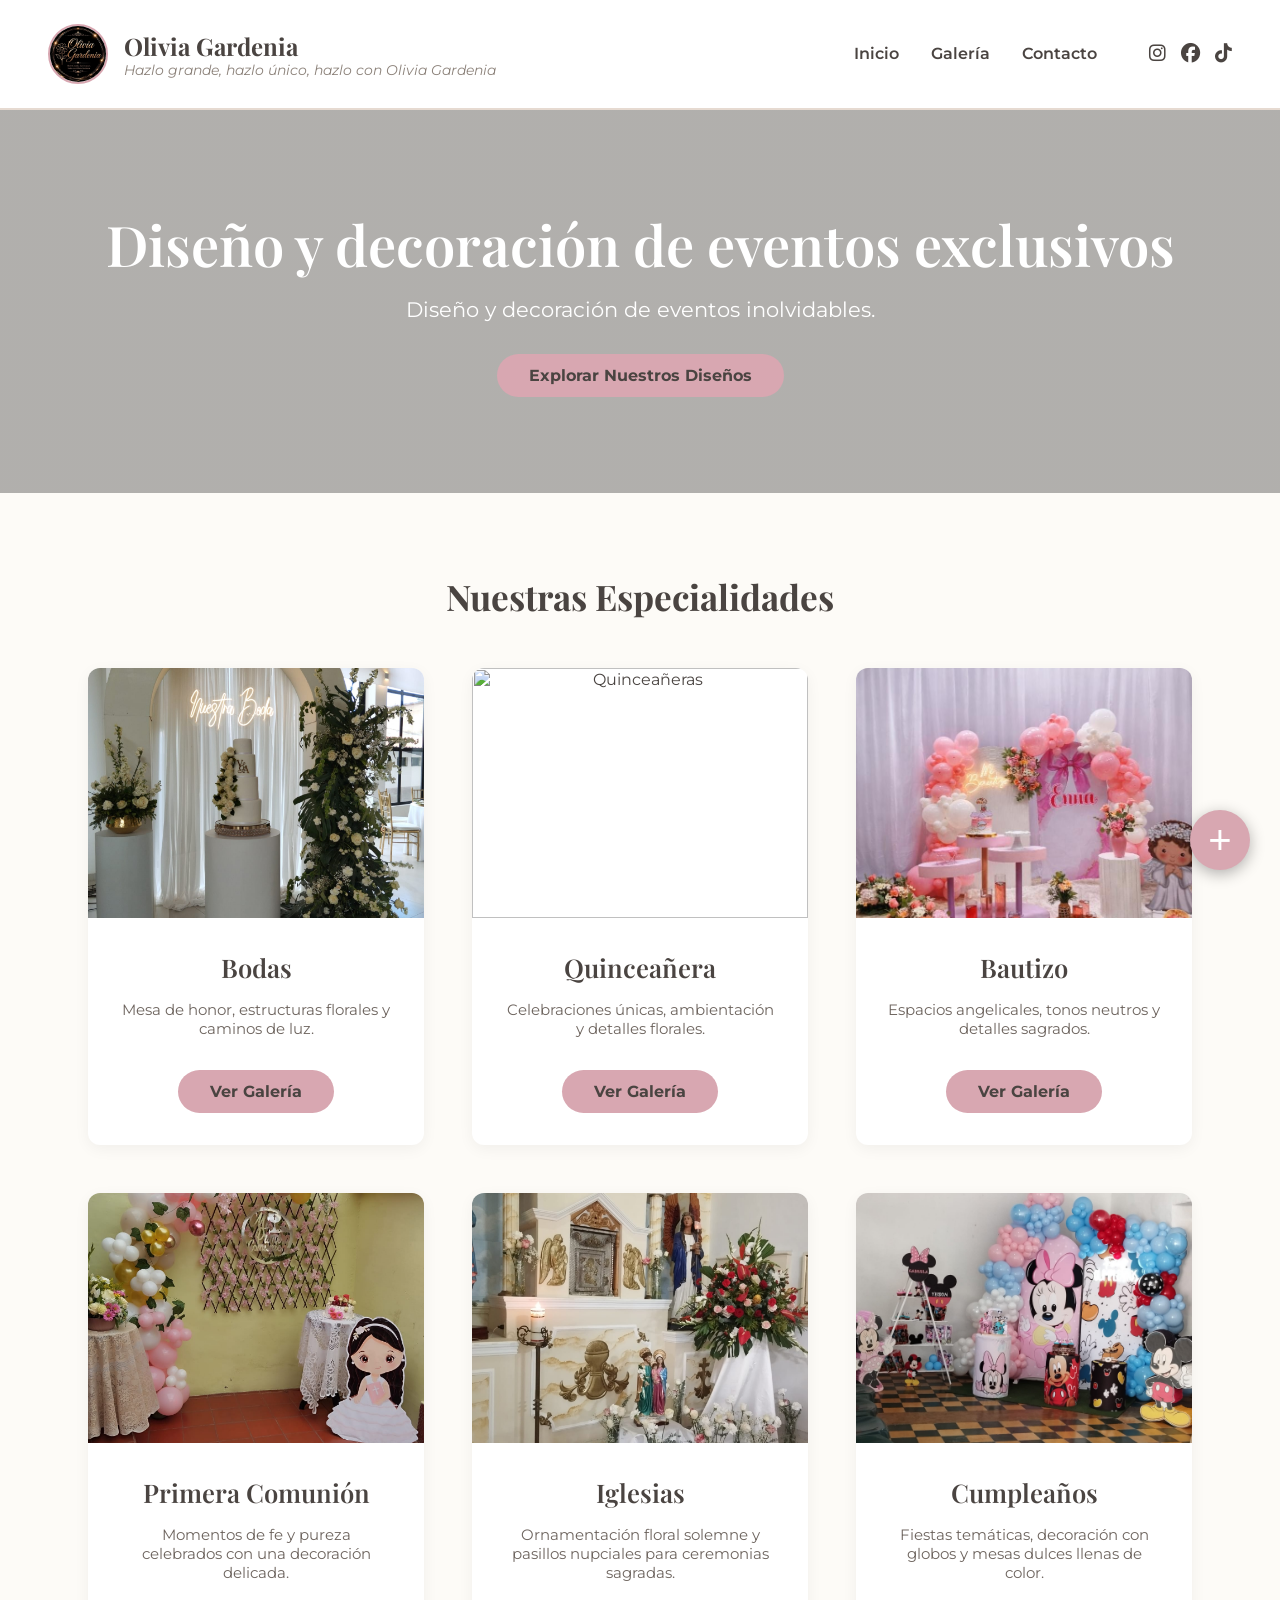
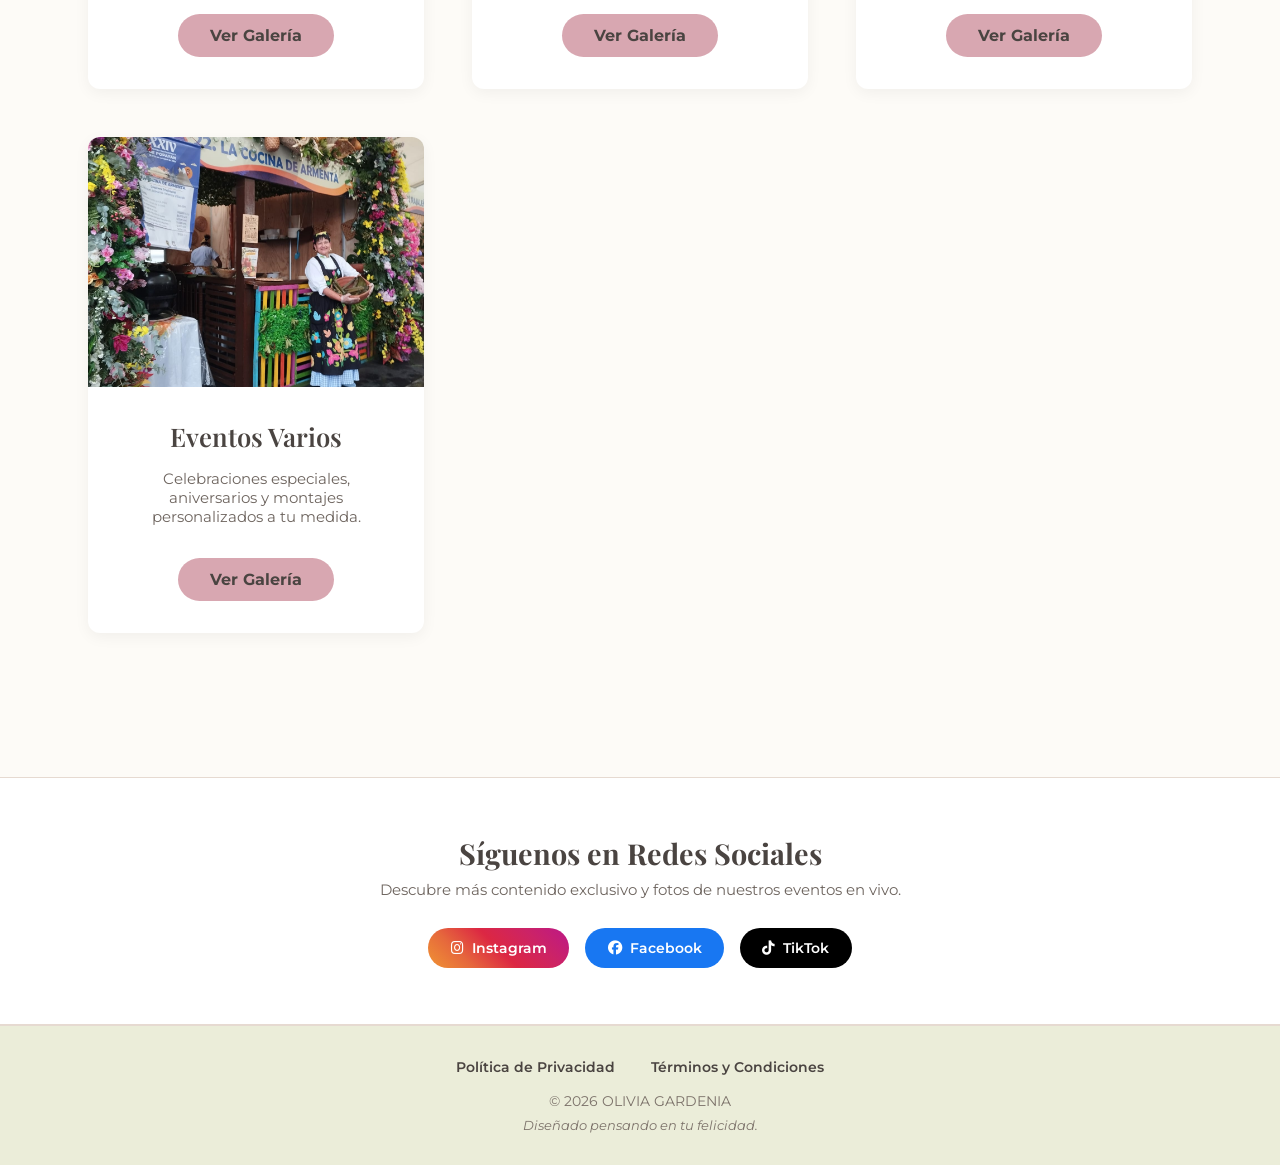
==== index.html @ 105af5df "Add files via upload" ====
<html lang="es">
<head>
<meta charset="UTF-8">
<meta name="viewport" content="width=device-width, initial-scale=1.0">
<title>Olivia Gardenia - Diseño y Decoración</title>
<link href="https://fonts.googleapis.com/css2?family=Montserrat:wght@400;600&family=Playfair+Display:ital,wght@0,600;3,400&display=swap" rel="stylesheet">
<link rel="stylesheet" href="https://cdnjs.cloudflare.com/ajax/libs/font-awesome/6.4.0/css/all.min.css">
<link rel="stylesheet" href="estilos.css">
</head>
<body>

<header class="header">
<div class="logo-container">
<a href="./index.html" class="logo-shape" title="Volver al Inicio">
<img src="logo.png" alt="Logo" class="logo-img">
</a>
<div class="branding">
<h1>Olivia Gardenia</h1>
<p class="eslogan">Hazlo grande, hazlo único, hazlo con Olivia Gardenia</p>
</div>
</div>
<nav class="nav">
<a href="#inicio">Inicio</a>
<a href="#galeria">Galería</a>
<a href="#contacto">Contacto</a>
<div class="nav-socials">
<a href="https://www.instagram.com/olivia.gardenia_/" target="_blank" aria-label="Instagram"><i class="fa-brands fa-instagram"></i></a>
<a href="https://www.facebook.com/search/top?q=Olivia%20Gardenia" target="_blank" aria-label="Facebook"><i class="fa-brands fa-facebook"></i></a>
<a href="https://www.tiktok.com/@olivia.gardenia7" target="_blank" aria-label="TikTok"><i class="fa-brands fa-tiktok"></i></a>
</div>
</nav>
</header>

<section id="inicio" class="hero">
<div class="content-wrapper">
<div class="hero-content">
<h2>Diseño y decoración de eventos exclusivos</h2>
<p>Diseño y decoración de eventos inolvidables.</p>
<a href="#galeria" class="btn">Explorar Nuestros Diseños</a>
</div>
</div>
</section>

<section id="galeria" class="galeria-section">
<h2>Nuestras Especialidades</h2>
<div class="grid-galeria">
<div class="card">
<img src="bodas.jpg" alt="Bodas">
<div class="card-body">
<h3>Bodas</h3>
<p>Mesa de honor, estructuras florales y caminos de luz.</p>
<a href="bodas.html" class="btn-card">Ver Galería</a>
</div>
</div>

<div class="card">
<img src="quinceaneras.jpg" alt="Quinceañeras">
<div class="card-body">
<h3>Quinceañera</h3>
<p>Celebraciones únicas, ambientación y detalles florales.</p>
<a href="quinceaneras.html" class="btn-card">Ver Galería</a>
</div>
</div>

<div class="card">
<img src="bautizo.jpg" alt="Bautizos">
<div class="card-body">
<h3>Bautizo</h3>
<p>Espacios angelicales, tonos neutros y detalles sagrados.</p>
<a href="bautizo.html" class="btn-card">Ver Galería</a>
</div>
</div>

<!-- Portada de Primera Comunión -->
<div class="card">
<img src="comunion.jpg" alt="Primera Comunión">
<div class="card-body">
<h3>Primera Comunión</h3>
<p>Momentos de fe y pureza celebrados con una decoración delicada.</p>
<a href="comunion.html" class="btn-card">Ver Galería</a>
</div>
</div>

<!-- Portada de Iglesias -->
<div class="card">
<img src="iglesias.jpg" alt="Iglesias">
<div class="card-body">
<h3>Iglesias</h3>
<p>Ornamentación floral solemne y pasillos nupciales para ceremonias sagradas.</p>
<a href="iglesias.html" class="btn-card">Ver Galería</a>
</div>
</div>

<!-- Portada de Cumpleaños -->
<div class="card">
<img src="cumpleanos.jpg" alt="Cumpleaños">
<div class="card-body">
<h3>Cumpleaños</h3>
<p>Fiestas temáticas, decoración con globos y mesas dulces llenas de color.</p>
<a href="cumpleanos.html" class="btn-card">Ver Galería</a>
</div>
</div>

<!-- Portada de Eventos Varios -->
<div class="card">
<img src="eventos-varios.jpg" alt="Eventos Varios">
<div class="card-body">
<h3>Eventos Varios</h3>
<p>Celebraciones especiales, aniversarios y montajes personalizados a tu medida.</p>
<a href="eventos-varios.html" class="btn-card">Ver Galería</a>
</div>
</div>
</div>
</section>

<!-- Sección de Redes Sociales -->
<section class="social-section" id="contacto">
<h3>Síguenos en Redes Sociales</h3>
<p>Descubre más contenido exclusivo y fotos de nuestros eventos en vivo.</p>
<div class="social-buttons">
<a href="https://www.instagram.com/olivia.gardenia_/" target="_blank" class="btn-social btn-social-instagram"><i class="fa-brands fa-instagram"></i> Instagram</a>
<a href="https://www.facebook.com/search/top?q=Olivia%20Gardenia" target="_blank" class="btn-social btn-social-facebook"><i class="fa-brands fa-facebook"></i> Facebook</a>
<a href="https://www.tiktok.com/@olivia.gardenia7" target="_blank" class="btn-social btn-social-tiktok"><i class="fa-brands fa-tiktok"></i> TikTok</a>
</div>
</section>

<footer class="footer">
<div class="footer-links">
<a href="#">Política de Privacidad</a>
<a href="#">Términos y Condiciones</a>
</div>
<p>&copy; 2026 OLIVIA GARDENIA</p>
<p class="designed">Diseñado pensando en tu felicidad.</p>
</footer>

<!-- Botón con el signo más (+) flotante -->
<button class="fab-btn" id="openModalBtn" title="Subir nuevo producto">+</button>

<!-- Ventana emergente (modal) para subir archivos -->
<div class="modal-overlay" id="modalOverlay">
  <div class="modal-content">
    <button class="close-modal" id="closeModalBtn">&times;</button>
    <h2>Subir Nuevo Producto</h2>
    
    <form id="uploadForm">
      <div class="form-group">
        <label for="imageInput">Seleccionar Imagen:</label>
        <input type="file" id="imageInput" accept="image/*" required>
      </div>

      <div class="form-group">
        <label for="categoryInput">Categoría:</label>
        <select id="categoryInput">
          <option value="Bodas">Bodas</option>
          <option value="Quinceañeras">Quinceañeras</option>
          <option value="Bautizos">Bautizos</option>
          <option value="Comunion">Primera Comunión</option>
          <option value="Iglesias">Iglesias</option>
          <option value="Cumpleaños">Cumpleaños</option>
          <option value="Eventos Varios">Eventos Varios</option>
          <option value="Anchetas">Anchetas</option>
          <option value="Arreglos Florales">Arreglos Florales</option>
          <option value="Desayunos Sorpresa">Desayunos Sorpresa</option>
          <option value="Globos">Arte en Globos</option>
        </select>
      </div>

      <div class="form-group">
        <label for="titleInput">Título del Producto:</label>
        <input type="text" id="titleInput" placeholder="Ej. Fiesta Temática" required>
      </div>

      <div class="form-group">
        <label for="descInput">Descripción o Detalles:</label>
        <textarea id="descInput" rows="3" placeholder="Detalles del arreglo..." required></textarea>
      </div>

      <button type="submit" class="btn-submit">Publicar en el Catálogo</button>
    </form>
  </div>
</div>

<script>
  const openModalBtn = document.getElementById('openModalBtn');
  const closeModalBtn = document.getElementById('closeModalBtn');
  const modalOverlay = document.getElementById('modalOverlay');
  const uploadForm = document.getElementById('uploadForm');
  const imageInput = document.getElementById('imageInput');
  const categoryInput = document.getElementById('categoryInput');
  const titleInput = document.getElementById('titleInput');
  const descInput = document.getElementById('descInput');

  openModalBtn.addEventListener('click', () => modalOverlay.classList.add('active'));
  closeModalBtn.addEventListener('click', () => modalOverlay.classList.remove('active'));
  modalOverlay.addEventListener('click', (e) => {
    if (e.target === modalOverlay) modalOverlay.classList.remove('active');
  });

  uploadForm.addEventListener('submit', function(e) {
    e.preventDefault();

    const file = imageInput.files[0];
    const category = categoryInput.value;
    const title = titleInput.value;
    const description = descInput.value;

    if (file) {
      const reader = new FileReader();

      reader.onload = function(e) {
        const imageUrl = e.target.result;

        const newProduct = {
          id: Date.now(),
          image: imageUrl,
          category: category,
          title: title,
          description: description
        };

        saveProduct(newProduct);
        alert('¡Producto subido con éxito para la categoría: ' + category + '!');
        uploadForm.reset();
        modalOverlay.classList.remove('active');
      };

      reader.readAsDataURL(file);
    }
  });

  function saveProduct(product) {
    const products = getProducts();
    products.push(product);
    localStorage.setItem('og_catalog', JSON.stringify(products));
  }

  function getProducts() {
    const saved = localStorage.getItem('og_catalog');
    return saved ? JSON.parse(saved) : [];
  }
</script>

</body>
</html>
---- estilos.css ----
:root {
  --bg-base: #fdfbf7;
  --card-bg: #ffffff;
  --text-color: #4a4441;
  --accent-pink: #d8a7b1;
  --accent-hover: #c44929;
  --border-color: #e6dad1;
  --font-heading: 'Playfair Display', serif;
  --font-body: 'Montserrat', sans-serif;
}

* {
  margin: 0;
  padding: 0;
  box-sizing: border-box;
  scroll-behavior: smooth;
}

body {
  background-color: var(--bg-base);
  color: var(--text-color);
  font-family: var(--font-body);
}

/* Encabezado */
.header {
  background-color: var(--card-bg);
  display: flex;
  justify-content: space-between;
  align-items: center;
  padding: 1.5rem 3rem;
  border-bottom: 2px solid var(--border-color);
  position: sticky;
  top: 0;
  z-index: 100;
}

.logo-container {
  display: flex;
  align-items: center;
  gap: 1rem;
}

.logo-shape {
  width: 60px;
  height: 60px;
  border-radius: 50%;
  overflow: hidden;
  display: flex;
  align-items: center;
  justify-content: center;
  border: 2px solid var(--accent-pink);
  background-color: #ffffff;
}

.logo-img {
  width: 100%;
  height: 100%;
  object-fit: cover;
}

.branding h1 {
  font-family: var(--font-heading);
  font-size: 1.5rem;
  color: var(--text-color);
}

.eslogan {
  font-size: 0.85rem;
  color: #8c827a;
  font-style: italic;
}

.nav {
  display: flex;
  align-items: center;
  gap: 2rem;
}

.nav a {
  text-decoration: none;
  color: var(--text-color);
  font-weight: 600;
  transition: color 0.35s ease;
}

.nav a:hover {
  color: var(--accent-hover);
}

.nav-socials {
  display: inline-flex;
  gap: 15px;
  margin-left: 20px;
}

.nav-socials a {
  font-size: 1.2rem;
  color: var(--text-color);
  transition: color 0.35s ease;
}

.nav-socials a:hover {
  color: var(--accent-pink);
}

/* Sección Hero */
.hero {
  background: linear-gradient(rgba(0,0,0,0.3), rgba(0,0,0,0.3)), url('https://images.unsplash.com/photo-1519741497674-611481863552?q=80&w=2070&auto=format&fit=crop');
  background-size: cover;
  background-position: center;
  display: flex;
  align-items: center;
  justify-content: center;
  text-align: center;
  color: #ffffff;
  padding: 6rem 2rem;
}

.content-wrapper {
  position: relative;
  z-index: 10;
}

.hero-content h2 {
  font-family: var(--font-heading);
  font-size: 3.5rem;
  margin-bottom: 1rem;
  font-weight: 600;
}

.hero-content p {
  font-size: 1.3rem;
  margin-bottom: 2rem;
  font-weight: 400;
}

.btn {
  display: inline-block;
  background-color: var(--accent-pink);
  color: var(--text-color);
  padding: 0.75rem 2rem;
  text-decoration: none;
  border-radius: 25px;
  font-weight: bold;
  transition: background-color 0.35s ease, color 0.35s ease;
}

.btn:hover {
  background-color: var(--accent-hover);
  color: #ffffff;
}

/* Sección de Galerías */
.galeria-section {
  padding: 5rem 3rem;
  text-align: center;
  max-width: 1200px;
  margin: 0 auto;
}

.galeria-section h2 {
  font-family: var(--font-heading);
  font-size: 2.2rem;
  margin-bottom: 1rem;
  position: relative;
}

.grid-galeria {
  display: grid;
  grid-template-columns: repeat(auto-fit, minmax(300px, 1fr));
  gap: 3rem;
  margin-top: 3rem;
}

.card {
  background-color: var(--card-bg);
  border-radius: 12px;
  overflow: hidden;
  box-shadow: 0 4px 15px rgba(0,0,0,0.05);
  transition: transform 0.3s ease;
}

.card:hover {
  transform: translateY(-5px);
}

.card img {
  width: 100%;
  height: 250px;
  object-fit: cover;
}

.card-body {
  padding: 2rem;
}

.card-body h3 {
  font-family: var(--font-heading);
  font-size: 1.6rem;
  margin-bottom: 1rem;
  font-weight: 600;
}

.card-body p {
  font-size: 0.95rem;
  margin-bottom: 2rem;
  color: #6e655f;
}

.btn-card {
  display: inline-block;
  background-color: var(--accent-pink);
  color: var(--text-color);
  padding: 0.75rem 2rem;
  text-decoration: none;
  border-radius: 25px;
  font-weight: bold;
  transition: background-color 0.35s ease;
}

.btn-card:hover {
  background-color: var(--accent-hover);
  color: #ffffff;
}

/* Sección de Redes Sociales */
.social-section {
  background-color: var(--card-bg);
  border-top: 1px solid var(--border-color);
  border-bottom: 1px solid var(--border-color);
  padding: 3.5rem 2rem;
  text-align: center;
  margin-top: 4rem;
}

.social-section h3 {
  font-family: var(--font-heading);
  font-size: 1.8rem;
  margin-bottom: 0.5rem;
  color: var(--text-color);
}

.social-section p {
  font-size: 0.95rem;
  color: #6e655f;
  margin-bottom: 1.8rem;
}

.social-buttons {
  display: flex;
  justify-content: center;
  gap: 1rem;
  flex-wrap: wrap;
}

.btn-social {
  display: inline-flex;
  align-items: center;
  gap: 0.5rem;
  padding: 0.7rem 1.4rem;
  border-radius: 25px;
  text-decoration: none;
  font-weight: 600;
  font-size: 0.9rem;
  color: #ffffff;
  transition: transform 0.3s ease, filter 0.3s ease;
}

.btn-social:hover {
  transform: translateY(-3px);
  filter: brightness(1.1);
}

.btn-social-instagram {
  background: linear-gradient(45deg, #f09433, #e6683c, #dc2743, #cc2366, #bc1888);
}

.btn-social-facebook {
  background-color: #1877f2;
}

.btn-social-tiktok {
  background-color: #000000;
}

/* Footer */
.footer {
  background-color: #ebedd9;
  text-align: center;
  padding: 2rem;
  border-top: 1px solid var(--border-color);
  font-size: 0.9rem;
  color: #7c726a;
}

.footer-links {
  margin-bottom: 1rem;
}

.footer-links a {
  margin: 0 1rem;
  text-decoration: none;
  color: var(--text-color);
  font-weight: 600;
}

.designed {
  margin-top: 0.5rem;
  font-style: italic;
  font-size: 0.8rem;
}

/* Diseño Adaptativo / Responsive */
@media (max-width: 768px) {
  .header {
    flex-direction: column;
    gap: 1.5rem;
  }
}

/* --- ESTILOS NUEVOS: BOTÓN FLOTANTE (+) Y VENTANA MODAL DE CARGA --- */

.fab-btn {
  position: fixed;
  bottom: 30px;
  right: 30px;
  width: 60px;
  height: 60px;
  background-color: var(--accent-pink);
  color: #ffffff;
  border-radius: 50%;
  display: flex;
  align-items: center;
  justify-content: center;
  font-size: 2.5rem;
  box-shadow: 0 4px 15px rgba(0,0,0,0.3);
  cursor: pointer;
  border: none;
  transition: background 0.3s, transform 0.2s;
  z-index: 1000;
}

.fab-btn:hover {
  background-color: var(--accent-hover);
  transform: scale(1.08);
}

.modal-overlay {
  position: fixed;
  top: 0;
  left: 0;
  width: 100%;
  height: 100%;
  background: rgba(0, 0, 0, 0.5);
  display: flex;
  align-items: center;
  justify-content: center;
  z-index: 2000;
  opacity: 0;
  visibility: hidden;
  transition: opacity 0.3s ease, visibility 0.3s ease;
}

.modal-overlay.active {
  opacity: 1;
  visibility: visible;
}

.modal-content {
  background: var(--card-bg);
  color: var(--text-color);
  padding: 30px;
  border-radius: 12px;
  width: 90%;
  max-width: 500px;
  box-shadow: 0 10px 25px rgba(0,0,0,0.2);
  position: relative;
  font-family: var(--font-body);
}

.close-modal {
  position: absolute;
  top: 15px;
  right: 20px;
  font-size: 1.5rem;
  cursor: pointer;
  color: var(--text-color);
  background: none;
  border: none;
}

.modal-content h2 {
  font-family: var(--font-heading);
  color: var(--text-color);
  margin-bottom: 20px;
  font-size: 1.4rem;
}

.modal-content .form-group {
  display: flex;
  flex-direction: column;
  margin-bottom: 12px;
}

.modal-content .form-group label {
  font-weight: 600;
  margin-bottom: 5px;
  font-size: 0.9rem;
}

.modal-content .form-group input, 
.modal-content .form-group select, 
.modal-content .form-group textarea {
  padding: 10px;
  border: 1px solid var(--border-color);
  border-radius: 6px;
  font-size: 0.95rem;
  outline: none;
  background: #ffffff;
  color: var(--text-color);
}

.modal-content .btn-submit {
  display: inline-block;
  background-color: var(--accent-pink);
  color: #ffffff;
  border: none;
  padding: 0.75rem 2rem;
  border-radius: 25px;
  font-size: 1rem;
  font-weight: bold;
  cursor: pointer;
  width: 100%;
  margin-top: 10px;
  transition: background-color 0.3s ease;
}

.modal-content .btn-submit:hover {
  background-color: var(--accent-hover);
}
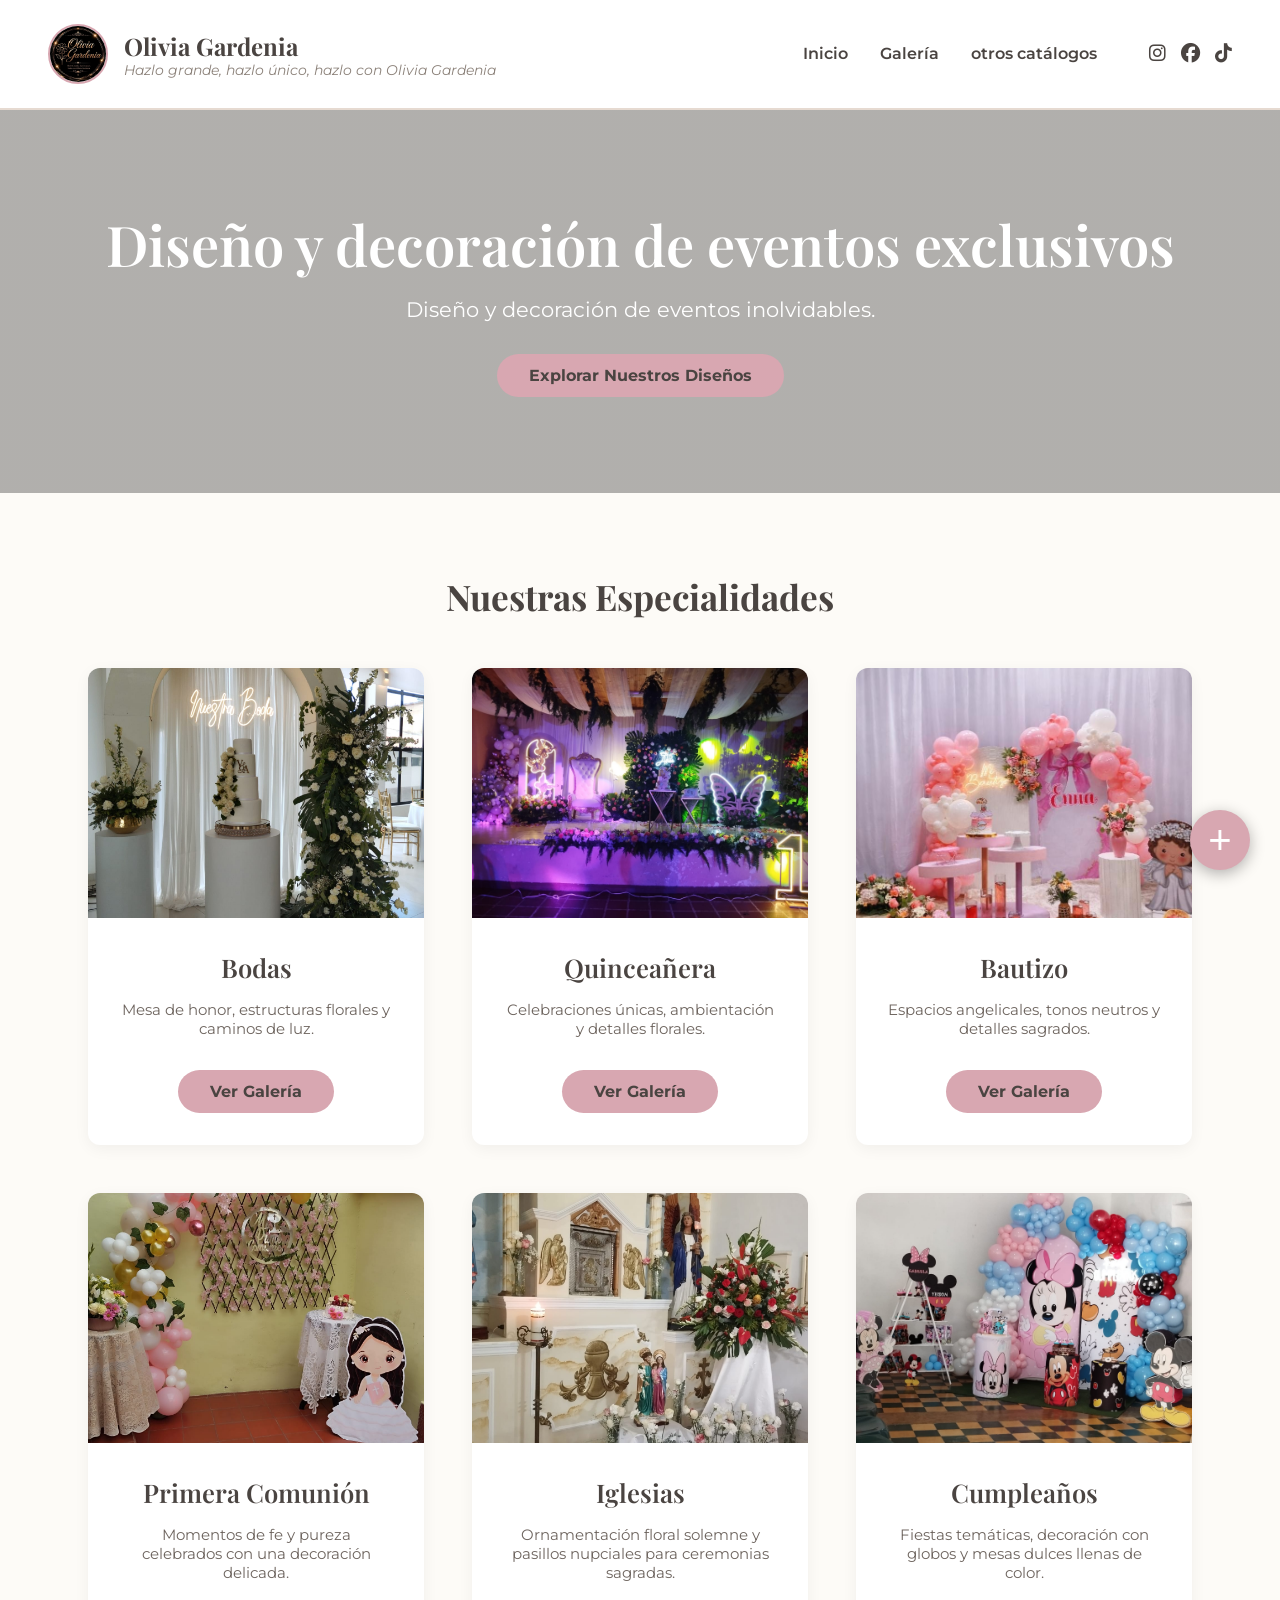
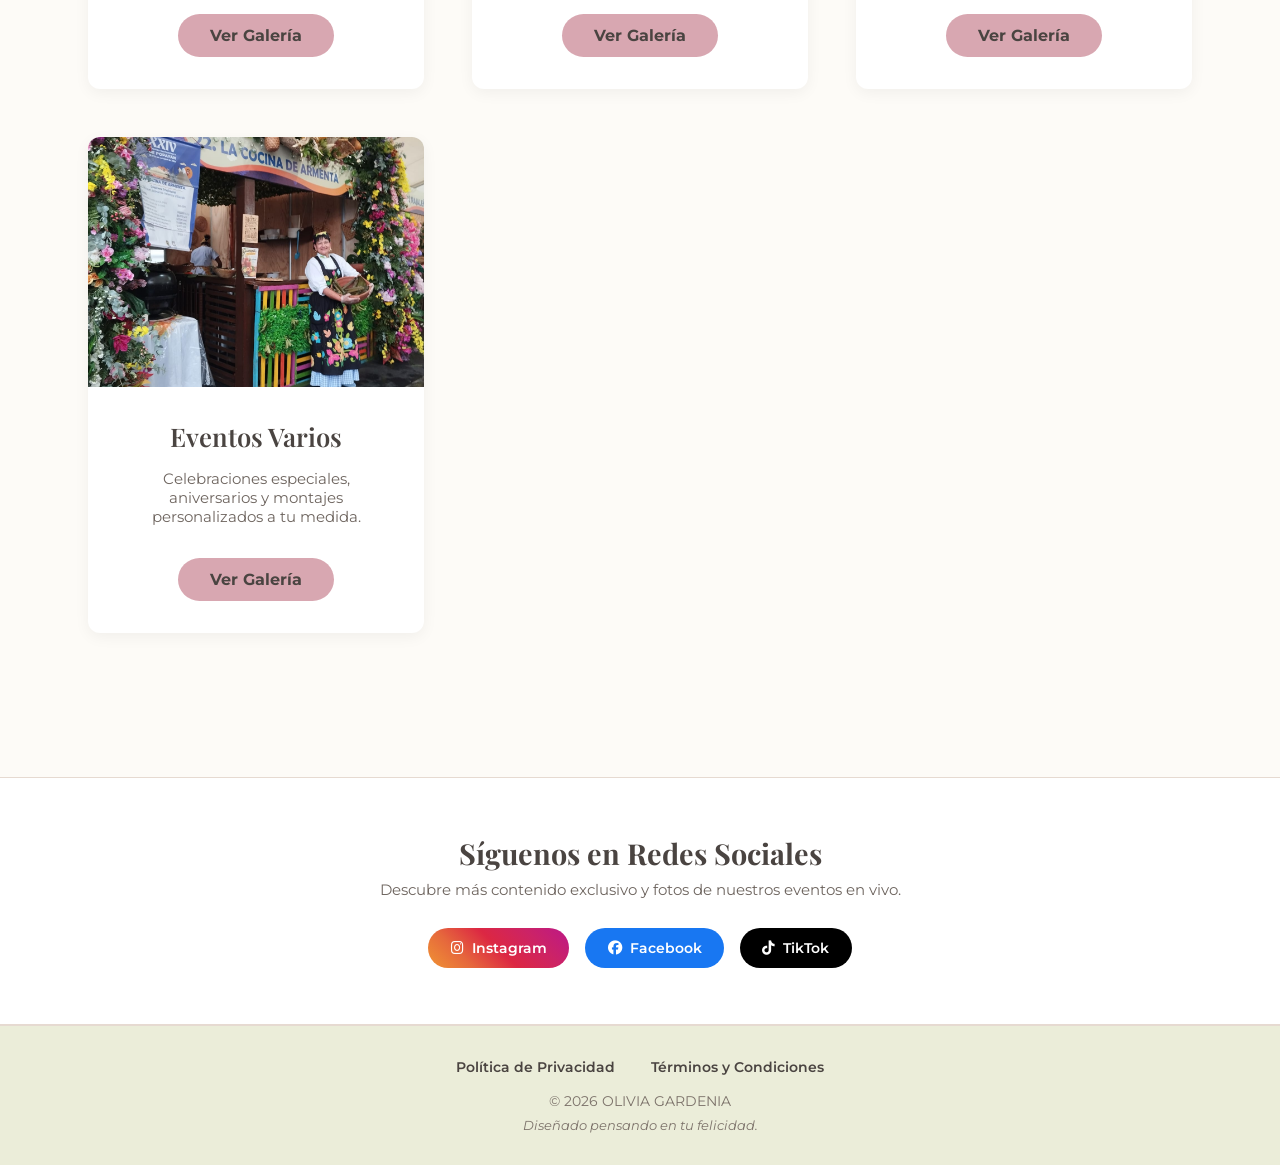
==== commit 9fe5068e: "Add files via upload" ====
--- a/index.html
+++ b/index.html
@@ -22,7 +22,7 @@
 <nav class="nav">
 <a href="#inicio">Inicio</a>
 <a href="#galeria">Galería</a>
-<a href="#contacto">Contacto</a>
+<a href="./otros-catalogos.html">otros catálogos</a>
 <div class="nav-socials">
 <a href="https://www.instagram.com/olivia.gardenia_/" target="_blank" aria-label="Instagram"><i class="fa-brands fa-instagram"></i></a>
 <a href="https://www.facebook.com/search/top?q=Olivia%20Gardenia" target="_blank" aria-label="Facebook"><i class="fa-brands fa-facebook"></i></a>
